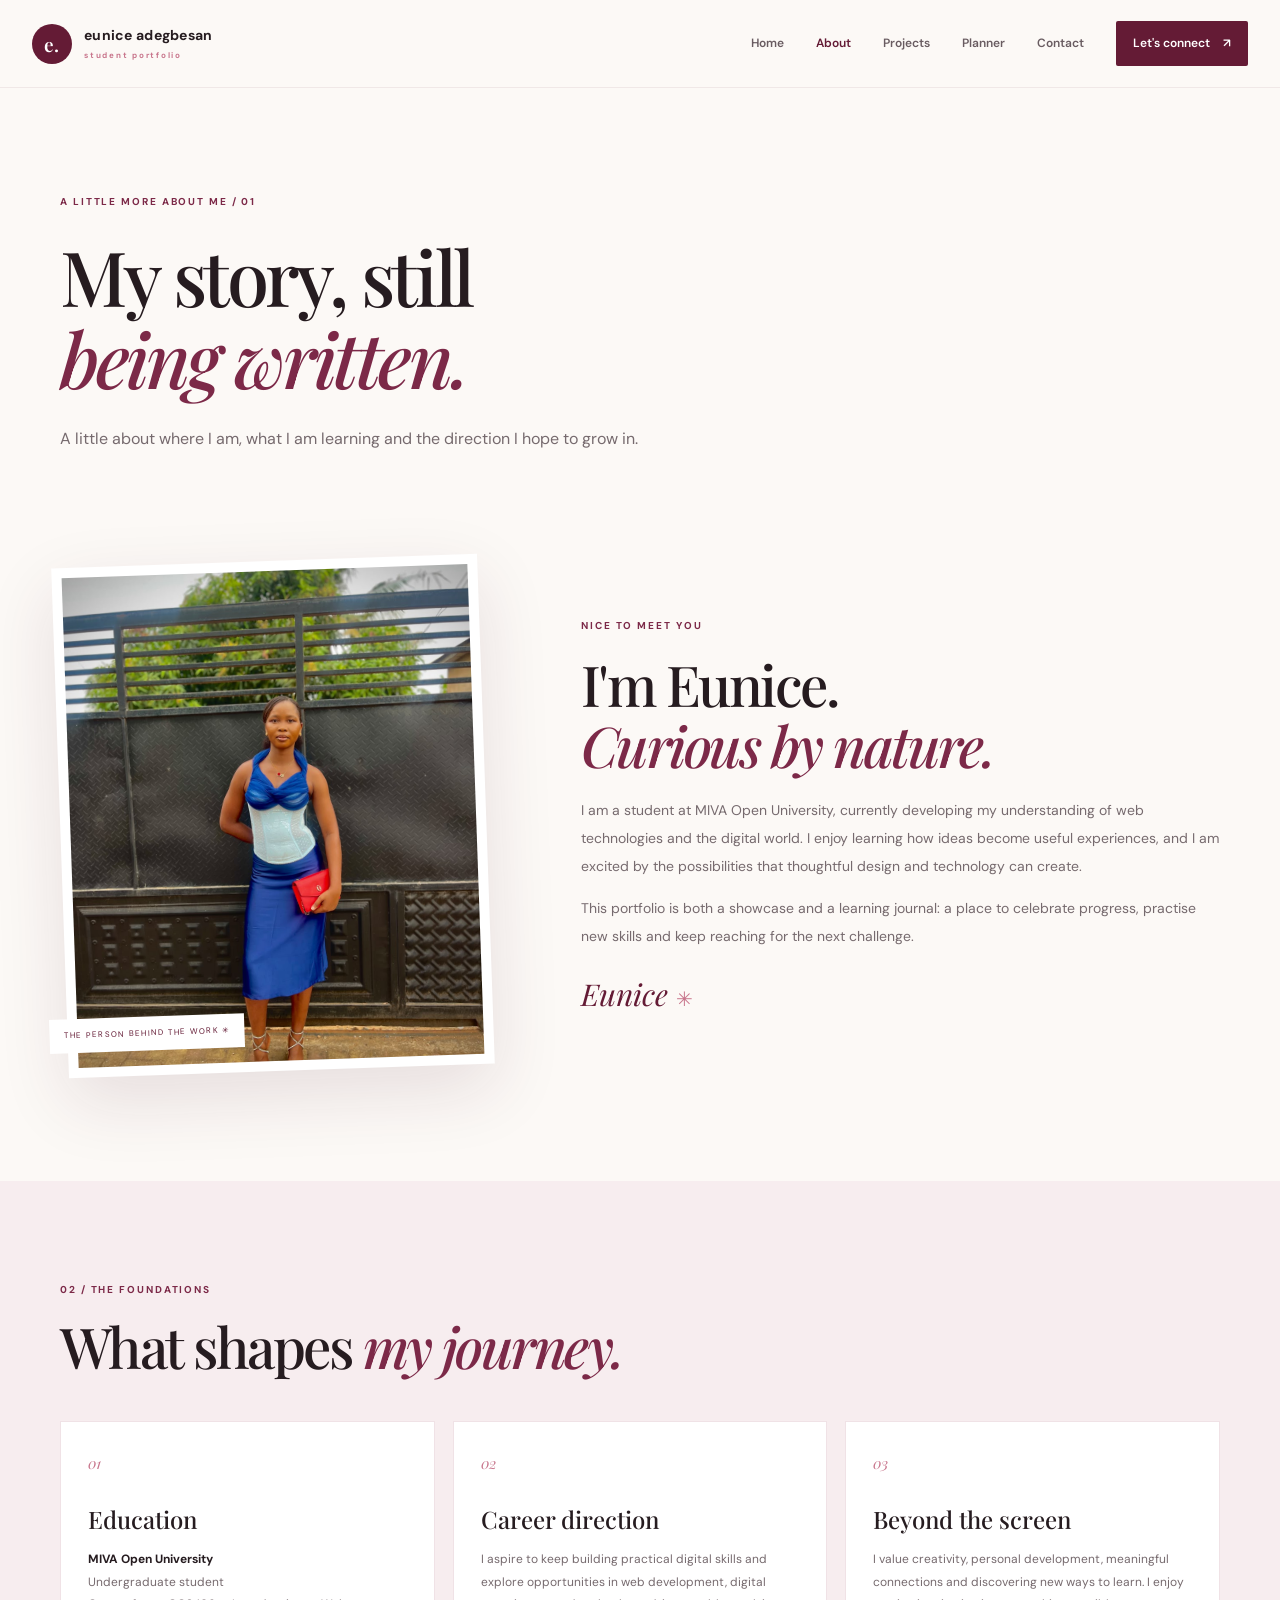
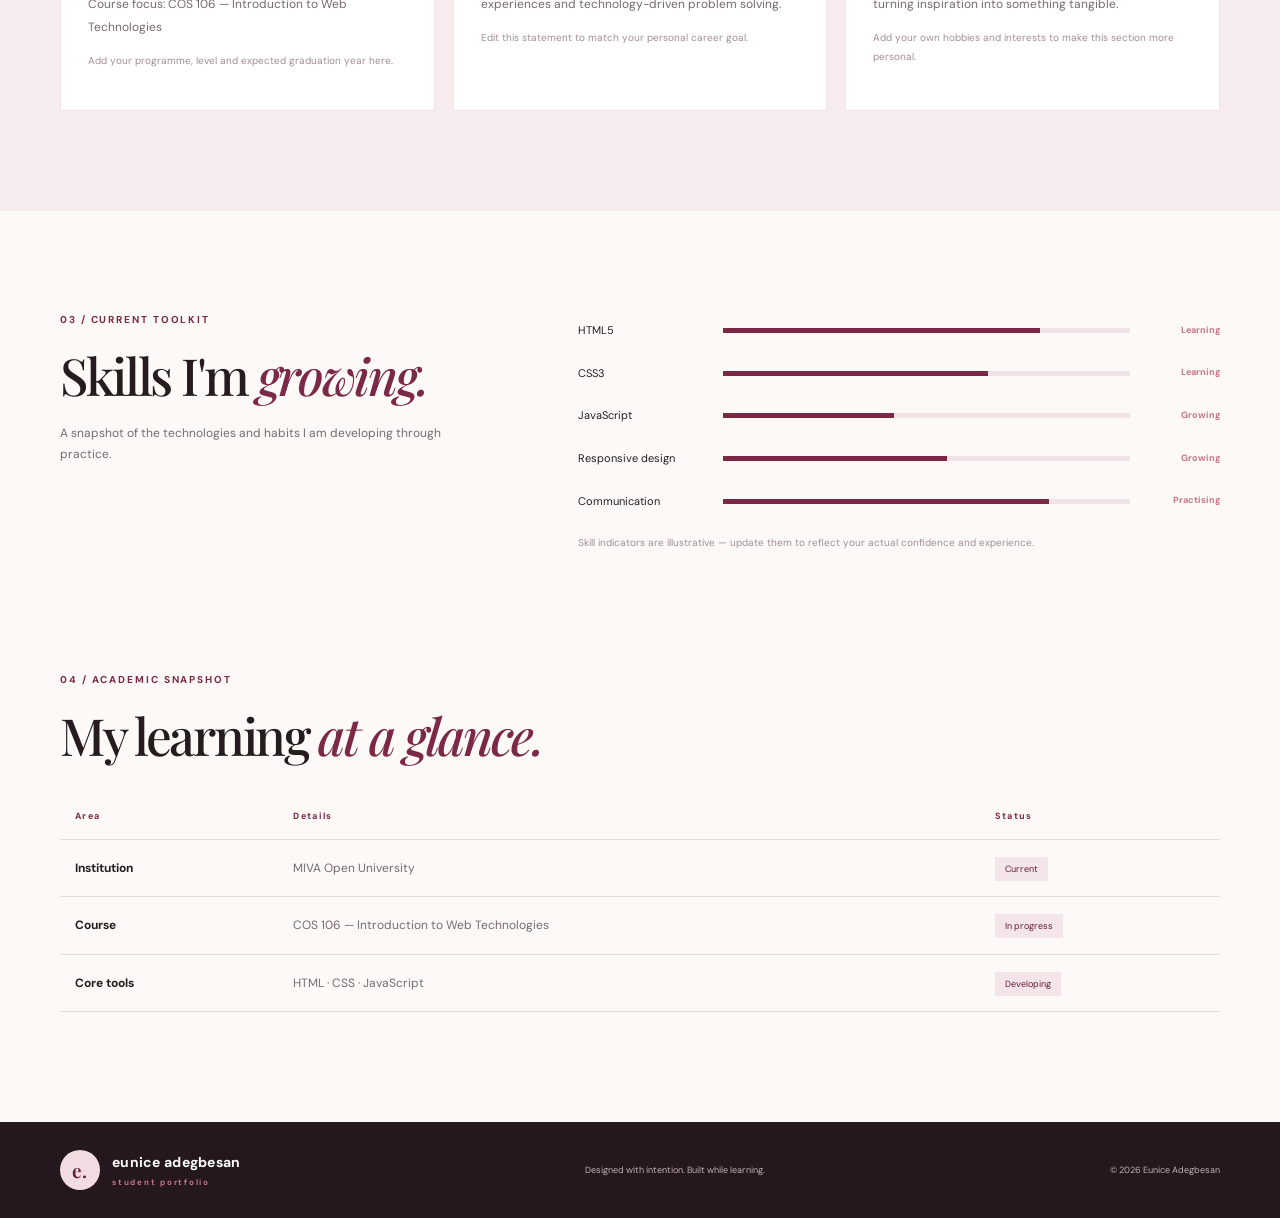
==== about.html @ 9d2797e4 "Add files via upload" ====
<!doctype html>
<html lang="en"><head><meta charset="utf-8"><meta name="viewport" content="width=device-width, initial-scale=1"><title>About — Eunice Adegbesan</title><link rel="preconnect" href="https://fonts.googleapis.com"><link rel="preconnect" href="https://fonts.gstatic.com" crossorigin><link href="https://fonts.googleapis.com/css2?family=DM+Sans:wght@400;500;600;700&family=Playfair+Display:wght@500;600;700&display=swap" rel="stylesheet"><link rel="stylesheet" href="styles.css"><script src="script.js" defer></script></head>
<body><header class="site-header"><a class="brand" href="index.html"><span class="brand-mark">E.</span><span>eunice adegbesan<small>STUDENT PORTFOLIO</small></span></a><button class="menu-toggle" aria-label="Open navigation" aria-expanded="false">☰</button><nav class="main-nav"><a href="index.html">Home</a><a class="active" href="about.html">About</a><a href="projects.html">Projects</a><a href="planner.html">Planner</a><a href="contact.html">Contact</a><a class="nav-cta" href="contact.html">Let's connect <span>↗</span></a></nav></header>
<main><section class="page-hero wrap"><div class="section-kicker">A LITTLE MORE ABOUT ME / 01</div><h1>My story, still<br><em>being written.</em></h1><p class="hero-lede">A little about where I am, what I am learning and the direction I hope to grow in.</p></section>
<section class="about-profile wrap"><div class="about-photo"><img src="assets/profile-photo.jpeg" alt="Eunice Adegbesan standing outdoors"><span class="photo-caption">THE PERSON BEHIND THE WORK ✳</span></div><div class="about-copy"><p class="eyebrow">NICE TO MEET YOU</p><h2>I'm Eunice.<br><em>Curious by nature.</em></h2><p>I am a student at MIVA Open University, currently developing my understanding of web technologies and the digital world. I enjoy learning how ideas become useful experiences, and I am excited by the possibilities that thoughtful design and technology can create.</p><p>This portfolio is both a showcase and a learning journal: a place to celebrate progress, practise new skills and keep reaching for the next challenge.</p><div class="signature">Eunice <span>✳</span></div></div></section>
<section class="about-details"><div class="wrap section-pad"><div class="section-kicker">02 / THE FOUNDATIONS</div><h2>What shapes <em>my journey.</em></h2><div class="details-grid"><article class="detail-card"><span class="detail-number">01</span><h3>Education</h3><p><b>MIVA Open University</b><br>Undergraduate student<br>Course focus: COS 106 — Introduction to Web Technologies</p><p class="small-note">Add your programme, level and expected graduation year here.</p></article><article class="detail-card"><span class="detail-number">02</span><h3>Career direction</h3><p>I aspire to keep building practical digital skills and explore opportunities in web development, digital experiences and technology-driven problem solving.</p><p class="small-note">Edit this statement to match your personal career goal.</p></article><article class="detail-card"><span class="detail-number">03</span><h3>Beyond the screen</h3><p>I value creativity, personal development, meaningful connections and discovering new ways to learn. I enjoy turning inspiration into something tangible.</p><p class="small-note">Add your own hobbies and interests to make this section more personal.</p></article></div></div></section>
<section class="skills-section wrap section-pad"><div><div class="section-kicker">03 / CURRENT TOOLKIT</div><h2>Skills I'm <em>growing.</em></h2><p class="muted">A snapshot of the technologies and habits I am developing through practice.</p></div><div class="skill-list"><div class="skill-row"><span>HTML5</span><div class="skill-track"><i style="width:78%"></i></div><b>Learning</b></div><div class="skill-row"><span>CSS3</span><div class="skill-track"><i style="width:65%"></i></div><b>Learning</b></div><div class="skill-row"><span>JavaScript</span><div class="skill-track"><i style="width:42%"></i></div><b>Growing</b></div><div class="skill-row"><span>Responsive design</span><div class="skill-track"><i style="width:55%"></i></div><b>Growing</b></div><div class="skill-row"><span>Communication</span><div class="skill-track"><i style="width:80%"></i></div><b>Practising</b></div><p class="small-note">Skill indicators are illustrative — update them to reflect your actual confidence and experience.</p></div></section>
<section class="education-table wrap section-pad"><div class="section-kicker">04 / ACADEMIC SNAPSHOT</div><h2>My learning <em>at a glance.</em></h2><div class="table-scroll"><table><thead><tr><th>Area</th><th>Details</th><th>Status</th></tr></thead><tbody><tr><td>Institution</td><td>MIVA Open University</td><td><span class="status">Current</span></td></tr><tr><td>Course</td><td>COS 106 — Introduction to Web Technologies</td><td><span class="status">In progress</span></td></tr><tr><td>Core tools</td><td>HTML · CSS · JavaScript</td><td><span class="status">Developing</span></td></tr></tbody></table></div></section></main>
<footer class="site-footer"><div class="wrap footer-inner"><a class="brand footer-brand" href="index.html"><span class="brand-mark">E.</span><span>eunice adegbesan<small>STUDENT PORTFOLIO</small></span></a><p>Designed with intention. Built while learning.</p><span>© <span data-year></span> Eunice Adegbesan</span></div></footer></body></html>
---- styles.css ----
:root{--burgundy:#641b35;--wine:#7c2948;--rose:#c8758c;--pink:#f2dce2;--blush:#fbf3f3;--cream:#fcf9f6;--ink:#261c20;--muted:#766a6e;--line:#e8dadd;--white:#fff;--serif:"Playfair Display",Georgia,serif;--sans:"DM Sans",Arial,sans-serif;--shadow:0 24px 70px rgba(77,28,47,.12)}
*{box-sizing:border-box}html{scroll-behavior:smooth}body{margin:0;background:var(--cream);color:var(--ink);font-family:var(--sans);font-size:15px;line-height:1.7}a{color:inherit;text-decoration:none}button,input,textarea,select{font:inherit}img{max-width:100%;display:block}.wrap{width:min(1160px,calc(100% - 64px));margin-inline:auto}.site-header{height:88px;padding:0 max(32px,calc((100vw - 1260px)/2));display:flex;align-items:center;justify-content:space-between;background:rgba(252,249,246,.94);border-bottom:1px solid rgba(100,27,53,.08);position:sticky;top:0;z-index:20;backdrop-filter:blur(16px)}.brand{display:flex;align-items:center;gap:12px;font-size:14px;font-weight:700;letter-spacing:.02em;text-transform:lowercase;line-height:1.25}.brand small{display:block;color:var(--rose);font-size:8px;letter-spacing:.22em;margin-top:5px}.brand-mark{width:40px;height:40px;display:grid;place-items:center;border-radius:50%;background:var(--burgundy);color:#fff;font:600 19px var(--serif)}.main-nav{display:flex;align-items:center;gap:32px;font-size:12px;font-weight:600}.main-nav>a{color:#695c61;transition:color .2s}.main-nav>a:hover,.main-nav>a.active{color:var(--burgundy)}.main-nav .nav-cta{color:#fff;background:var(--burgundy);padding:12px 17px;border-radius:2px}.nav-cta span{margin-left:10px}.menu-toggle{display:none;border:0;background:none;font-size:25px;color:var(--burgundy)}.hero{min-height:650px;display:grid;grid-template-columns:1.03fr .97fr;align-items:center;gap:40px;padding-top:55px;padding-bottom:65px}.eyebrow,.section-kicker{font-size:10px;letter-spacing:.19em;font-weight:700;color:var(--wine)}.eyebrow{display:flex;align-items:center;gap:12px}.eyebrow-line{width:30px;height:1px;background:var(--rose)}.eyebrow-dot{font-size:16px;color:var(--rose)}h1,h2,h3,p{margin-top:0}h1,h2{font-family:var(--serif);font-weight:500;letter-spacing:-.045em;line-height:1.08}h1{font-size:clamp(52px,6.3vw,82px);margin:28px 0 23px}h1 em,h2 em,h3 em,blockquote em{color:var(--wine);font-weight:500}.hero-lede{font-size:16px;color:var(--muted);max-width:440px;line-height:1.9}.hero-actions{display:flex;align-items:center;gap:27px;margin-top:34px}.button{display:inline-flex;align-items:center;justify-content:center;gap:22px;padding:15px 21px;border:0;border-radius:2px;font-size:11px;font-weight:700;letter-spacing:.04em;transition:transform .2s,background .2s;cursor:pointer}.button:hover{transform:translateY(-3px)}.button-dark{background:var(--ink);color:#fff}.button-burgundy{background:var(--burgundy);color:#fff}.button span{font-size:16px}.text-link,.arrow-link{font-size:11px;font-weight:700;color:var(--burgundy)}.text-link span,.arrow-link span{margin-left:7px}.hero-note{display:flex;align-items:center;gap:13px;margin-top:54px;color:var(--muted);font-size:10px;line-height:1.7}.note-star{font-size:26px;color:var(--rose)}.hero-visual{height:535px;position:relative;display:flex;align-items:center;justify-content:center}.photo-frame{width:min(390px,80%);height:490px;position:relative;z-index:2;padding:11px;background:#fff;box-shadow:var(--shadow);transform:rotate(2deg)}.photo-frame img{width:100%;height:100%;object-fit:cover;object-position:center 25%}.photo-stamp{position:absolute;bottom:28px;left:-24px;background:var(--burgundy);color:#fff;padding:13px 17px;font:11px/1.5 var(--serif);letter-spacing:.1em;transform:rotate(-7deg)}.vertical-caption{position:absolute;right:0;top:50%;writing-mode:vertical-rl;font-size:8px;letter-spacing:.2em;color:var(--muted)}.orbit{position:absolute;border:1px solid #e8cbd4;border-radius:50%;z-index:1}.orbit-one{width:470px;height:470px;right:0;top:28px}.orbit-two{width:510px;height:510px;right:-20px;top:8px;border-style:dashed;opacity:.6}.ticker{overflow:hidden;background:var(--burgundy);color:#fff;padding:13px 0;font-size:10px;letter-spacing:.25em;font-weight:700;white-space:nowrap}.ticker div{word-spacing:12px;text-align:center}.ticker span{color:#e5a6b8;margin:0 14px}.section-pad{padding-top:100px;padding-bottom:100px}.intro-grid{display:grid;grid-template-columns:1fr 1fr;gap:100px;margin-top:32px}.intro-grid h2,.section-heading h2,.skills-section h2,.education-table h2{font-size:clamp(38px,4vw,55px);margin:0}.body-large{font-size:17px;line-height:1.85;color:#65585d}.arrow-link{display:inline-block;margin-top:17px;border-bottom:1px solid #cfaab6;padding-bottom:7px}.featured-section{background:#f7edef}.section-heading{display:flex;justify-content:space-between;align-items:end;margin-bottom:42px}.section-heading h2{margin-top:18px}.project-grid{display:grid;grid-template-columns:repeat(3,1fr);gap:22px}.project-card{display:block;min-width:0}.project-art{height:310px;position:relative;overflow:hidden;display:grid;place-items:center}.art-bloom{background:#ead4da}.art-window{width:70%;height:72%;background:#fff9f6;box-shadow:0 16px 40px #763a4a20;padding:23px;display:flex;flex-direction:column;justify-content:center;transform:rotate(-3deg);color:var(--burgundy)}.art-window span{font:italic 12px var(--serif);color:#a66a7d}.art-window b{font:500 clamp(22px,2.5vw,34px)/1.15 var(--serif);margin-top:12px}.art-dots{display:flex;gap:8px;margin-top:23px}.art-dots i{height:7px;width:7px;border-radius:50%;background:#d8a4b3}.art-dots i:nth-child(2){background:#8d4a62}.art-dots i:nth-child(3){background:#e6c7cf}.art-window small{font-size:8px;letter-spacing:.15em;margin-top:14px}.art-label{position:absolute;bottom:15px;left:17px;font-size:8px;letter-spacing:.17em;color:#714457}.art-aster{background:#72213f;color:#f9e7eb}.aster-circle{width:140px;height:140px;border:1px solid #d9a9b9;border-radius:50%;display:grid;place-items:center;font:italic 100px var(--serif);position:relative}.aster-circle span{position:absolute;right:-9px;top:4px;font-size:30px;color:#e7b7c5}.aster-word{position:absolute;bottom:62px;right:22px;font:600 18px/1.1 var(--sans);letter-spacing:.18em;text-align:right}.aster-word small{font-size:7px;letter-spacing:.22em}.aster-sub{position:absolute;left:18px;top:22px;font:italic 13px var(--serif);color:#e9c4cf}.art-campus{background:#e6d8ce}.campus-ui{width:75%;height:75%;background:#f9f4ec;padding:25px;color:#4a2734;display:flex;flex-direction:column;justify-content:center;box-shadow:0 18px 35px #4b24321c}.campus-ui>span{font-size:9px;letter-spacing:.12em}.campus-ui b{font:500 34px/1.1 var(--serif);margin:20px 0 10px}.campus-ui p{font-size:9px;color:#806d70}.campus-pill{align-self:flex-start;background:#702743;color:#fff;padding:8px 12px;font-size:8px;letter-spacing:.1em;margin-top:10px}.project-meta{display:flex;justify-content:space-between;align-items:center;padding:20px 0}.project-meta h3{font:500 22px var(--serif);margin:0 0 5px}.project-meta p{font-size:11px;color:var(--muted);margin:0}.round-arrow{width:36px;height:36px;border:1px solid #d9bdc6;border-radius:50%;display:grid;place-items:center;color:var(--burgundy);transition:.2s}.project-card:hover .round-arrow{background:var(--burgundy);color:white}.quote-section{text-align:center;padding-top:110px;padding-bottom:110px}.quote-mark{font:90px/.6 var(--serif);color:#d8a2b2}.quote-section blockquote{font:500 clamp(30px,4vw,48px)/1.3 var(--serif);margin:20px 0}.quote-section p{font-size:8px;letter-spacing:.22em;color:var(--muted)}.audio-band{background:var(--burgundy);color:#fff;padding:78px 0}.audio-inner{display:flex;align-items:center;justify-content:space-between;gap:40px}.light-kicker{color:#e6b9c6}.audio-inner h2{font-size:48px;margin:17px 0}.audio-inner h2 em{color:#eabac8}.audio-inner p{color:#e2cbd2;font-size:12px}.audio-player{display:flex;align-items:center;gap:17px;background:#ffffff12;border:1px solid #ffffff35;padding:20px;width:min(430px,100%)}.audio-icon{width:45px;height:45px;border-radius:50%;background:#f2dce2;color:var(--burgundy);display:grid;place-items:center;font-size:22px}.audio-info{flex:1;min-width:0}.audio-info b,.audio-info span{display:block}.audio-info b{font-size:12px}.audio-info span{font-size:9px;color:#e5cdd5;margin-bottom:9px}.audio-info audio{width:100%;height:30px}.closing-cta{padding-top:95px;padding-bottom:95px;display:flex;justify-content:space-between;align-items:center}.closing-cta h2{font-size:clamp(38px,4vw,54px);margin:18px 0 0}.site-footer{background:#24171d;color:#fff;padding:28px 0}.footer-inner{display:flex;justify-content:space-between;align-items:center;gap:20px}.footer-brand{color:white}.footer-brand .brand-mark{background:#f1dce2;color:var(--burgundy)}.footer-inner p,.footer-inner>span{font-size:9px;color:#c5b2b8;margin:0}
.page-hero{padding-top:105px;padding-bottom:65px}.page-hero h1{font-size:clamp(50px,6vw,76px);margin:25px 0}.page-hero .hero-lede{max-width:600px}.about-profile{display:grid;grid-template-columns:.8fr 1.2fr;gap:95px;align-items:center;padding:25px 0 110px}.about-photo{position:relative;height:510px;padding:10px;background:white;box-shadow:var(--shadow);transform:rotate(-2deg)}.about-photo img{width:100%;height:100%;object-fit:cover;object-position:center 25%}.photo-caption{position:absolute;bottom:25px;left:-18px;background:#fff;color:var(--burgundy);padding:10px 14px;font-size:8px;letter-spacing:.16em}.about-copy h2,.about-details h2,.project-foot h2{font-size:clamp(40px,4.4vw,58px);margin:20px 0}.about-copy>p:not(.eyebrow){color:var(--muted);font-size:14px;line-height:2}.signature{font:italic 30px var(--serif);color:var(--burgundy);margin-top:24px}.signature span{font:20px var(--sans);color:var(--rose)}.about-details{background:#f7edef}.about-details h2{margin-top:18px}.details-grid{display:grid;grid-template-columns:repeat(3,1fr);gap:18px;margin-top:45px}.detail-card{background:#fff;padding:30px 27px;min-height:280px;border:1px solid #f0e2e6}.detail-number{font:italic 15px var(--serif);color:var(--rose)}.detail-card h3{font:500 24px var(--serif);margin:25px 0 13px}.detail-card p{font-size:12px;color:var(--muted);line-height:1.9}.detail-card p b{color:var(--ink)}.small-note{font-size:10px!important;color:#a18d94!important}.skills-section{display:grid;grid-template-columns:.8fr 1.2fr;gap:90px}.skills-section h2{margin:20px 0}.muted{color:var(--muted);font-size:12px}.skill-list{padding-top:10px}.skill-row{display:grid;grid-template-columns:130px 1fr 75px;gap:15px;align-items:center;margin-bottom:24px;font-size:11px}.skill-row b{font-size:9px;color:var(--rose);text-align:right}.skill-track,.progress-track{height:5px;background:#f0e3e7;overflow:hidden}.skill-track i,.progress-track i{display:block;height:100%;background:var(--wine)}.education-table{padding-top:10px;padding-bottom:110px}.education-table h2{margin:20px 0 30px}.table-scroll{overflow-x:auto}table{width:100%;border-collapse:collapse;text-align:left;font-size:12px}th{font-size:9px;letter-spacing:.15em;color:var(--wine);padding:15px;border-bottom:1px solid var(--line)}td{padding:18px 15px;border-bottom:1px solid var(--line);color:var(--muted)}td:first-child{font-weight:700;color:var(--ink)}.status{background:#f4e5e9;color:var(--burgundy);padding:6px 10px;font-size:9px}
.sample-disclaimer{display:inline-block;margin-top:22px;padding:11px 15px;background:#f4e8eb;color:#784357;font-size:10px;max-width:680px}.case-list{padding-bottom:65px}.case-study{display:grid;grid-template-columns:1fr 1fr;gap:75px;align-items:center;padding:60px 0;border-top:1px solid var(--line);scroll-margin-top:110px}.case-study.reverse .case-art{order:2}.case-study.reverse .case-copy{order:1}.large-art{height:470px}.large-art .art-window{width:65%;height:65%;padding:35px}.large-art .art-window b{font-size:43px}.large-art .aster-circle{width:200px;height:200px;font-size:140px}.large-art .aster-word{font-size:28px;bottom:85px;right:35px}.large-art .aster-word small{font-size:9px}.large-art .aster-sub{left:35px;top:40px;font-size:18px}.large-art .campus-ui{width:72%;height:70%;padding:35px}.large-art .campus-ui b{font-size:50px}.large-art .campus-ui p{font-size:12px}.case-topline{display:flex;justify-content:space-between;font-size:8px;letter-spacing:.16em;color:var(--rose);font-weight:700}.case-copy h2{font-size:48px;margin:20px 0}.case-copy h4{font:700 10px var(--sans);letter-spacing:.12em;text-transform:uppercase;margin:25px 0 7px;color:var(--burgundy)}.case-copy p:not(.body-large),.case-copy li{font-size:12px;color:var(--muted);line-height:1.9}.case-copy ul{padding-left:18px}.tag-row{display:flex;flex-wrap:wrap;gap:7px;margin-top:22px}.tag-row span{font-size:8px;letter-spacing:.1em;border:1px solid #e4cdd5;padding:6px 9px;color:var(--wine)}.project-foot{padding-top:40px;padding-bottom:110px;border-top:1px solid var(--line)}.project-foot h2{margin-top:0}.project-foot p{max-width:450px;color:var(--muted);font-size:13px}
.planner-hero{padding-bottom:45px}.planner-wrap{padding-bottom:110px}.planner-top{display:flex;align-items:center;justify-content:space-between;background:#f7edef;padding:28px 35px;margin-bottom:24px}.planner-top h2{font-size:32px;margin:8px 0}.progress-card{width:220px;background:#fff;padding:17px 20px}.progress-card>span,.progress-card small{display:block;font-size:8px;letter-spacing:.12em;color:var(--muted)}.progress-card strong{font:500 29px var(--serif);color:var(--burgundy)}.progress-track{margin:8px 0}.progress-card small{letter-spacing:0}.planner-layout{display:grid;grid-template-columns:1.55fr .75fr;gap:24px}.task-panel{background:#fff;border:1px solid var(--line);padding:30px}.panel-heading{display:flex;justify-content:space-between;align-items:center}.panel-heading h3{font:500 28px var(--serif);margin:7px 0 20px}.task-count{font-size:8px;letter-spacing:.12em;color:var(--rose)}.task-form{display:grid;grid-template-columns:1.5fr .9fr .75fr auto;gap:8px}.task-form input,.task-form select,.field input,.field textarea{border:1px solid #e8dadd;background:#fff;padding:13px 12px;min-width:0;font-size:11px;color:var(--ink);outline:none}.task-form input:focus,.task-form select:focus,.field input:focus,.field textarea:focus{border-color:var(--rose);box-shadow:0 0 0 3px #c8758c18}.add-task{padding:11px 13px;gap:8px;font-size:10px}.task-filters{display:flex;gap:8px;border-bottom:1px solid var(--line);margin-top:27px}.filter-btn{background:none;border:0;padding:10px 13px;font-size:10px;color:var(--muted);cursor:pointer;border-bottom:2px solid transparent}.filter-btn.selected{color:var(--burgundy);border-color:var(--burgundy);font-weight:700}.task-list{list-style:none;padding:0;margin:0}.task-item{display:flex;align-items:center;gap:13px;padding:17px 5px;border-bottom:1px solid #f0e8eb}.task-item input{accent-color:var(--burgundy);width:16px;height:16px}.task-content{flex:1;min-width:0}.task-content b,.task-content span{display:block}.task-content b{font-size:12px;overflow-wrap:anywhere}.task-content span{font-size:9px;color:var(--muted)}.is-complete .task-content b{text-decoration:line-through;color:#a99ca1}.priority{font-size:8px;padding:4px 7px;background:#f4e8eb;color:#8b4a62}.priority-urgent{background:#f8e2e2;color:#a02f42}.priority-important{background:#f8efdc;color:#946c2e}.delete-task{border:0;background:none;color:#ad8d99;font-size:20px;cursor:pointer}.delete-task:hover{color:#a02f42}.empty-state{text-align:center;padding:35px 10px;color:#a18d94;font:italic 15px var(--serif)}.planner-aside{background:var(--burgundy);color:#fff;padding:32px;position:relative;overflow:hidden}.aside-flower{font-size:48px;color:#e8b8c7;margin-bottom:20px}.planner-aside .eyebrow{color:#e8b8c7}.planner-aside h3{font:500 30px/1.3 var(--serif);margin:17px 0}.planner-aside h3 em{color:#e8b8c7}.planner-aside p:not(.eyebrow){font-size:11px;color:#e2cbd2;line-height:2}.aside-line{height:1px;background:#ffffff40;margin:28px 0 15px}.planner-aside>b,.planner-aside>span{display:block;font-size:10px}.planner-aside>span{color:#e2cbd2;font-style:italic}.planner-note{font-size:9px;color:#9a8b90;margin-top:17px}.sr-only{position:absolute;width:1px;height:1px;padding:0;margin:-1px;overflow:hidden;clip:rect(0,0,0,0);white-space:nowrap;border:0}
.contact-hero{padding-bottom:45px}.contact-layout{display:grid;grid-template-columns:.8fr 1.2fr;gap:90px;padding-bottom:115px}.contact-aside{background:#f6e9ed;padding:40px;position:relative;overflow:hidden}.contact-orb{width:85px;height:85px;border-radius:50%;background:var(--burgundy);color:#f2dce2;display:grid;place-items:center;font-size:35px;margin-bottom:40px}.contact-aside h2{font:500 36px/1.2 var(--serif);margin:18px 0}.contact-aside>p:not(.eyebrow){font-size:12px;color:var(--muted);line-height:2}.contact-detail{border-top:1px solid #e2cbd2;padding:15px 0;margin-top:15px}.contact-detail span,.contact-detail b{display:block}.contact-detail span{font-size:8px;letter-spacing:.16em;color:var(--rose)}.contact-detail b{font-size:11px;font-weight:600;margin-top:4px}.contact-form{padding:12px 0}.form-heading{display:flex;justify-content:space-between;font-size:9px;letter-spacing:.15em;font-weight:700;color:var(--burgundy);padding-bottom:20px;border-bottom:1px solid var(--line)}.required-note{font-size:8px;color:#a18d94;letter-spacing:0}.form-row{display:grid;grid-template-columns:1fr 1fr;gap:18px}.field{display:flex;flex-direction:column;margin-top:22px;gap:8px}.field label{font-size:10px;font-weight:700}.field input,.field textarea{font-size:12px;padding:14px}.field textarea{resize:vertical}.field-error{font-size:9px;color:#b02e48;min-height:13px}.field input.invalid,.field textarea.invalid{border-color:#b02e48;background:#fff9fa}.submit-button{margin-top:24px}.form-feedback{font-size:10px;margin:12px 0 0}.form-feedback.error{color:#b02e48}.form-feedback.success{color:#39744b}.form-footnote{font-size:9px;color:#9a8b90;line-height:1.8;margin-top:20px}
@media(max-width:900px){.main-nav{gap:17px}.hero{gap:15px}.hero-visual{height:480px}.photo-frame{height:430px}.orbit-one{width:390px;height:390px}.orbit-two{width:420px;height:420px}.intro-grid{gap:45px}.project-art{height:260px}.case-study{gap:35px}.large-art{height:400px}.task-form{grid-template-columns:1fr 1fr}.contact-layout{gap:40px}}
@media(max-width:700px){.wrap{width:min(100% - 38px,560px)}.site-header{height:72px;padding:0 20px}.menu-toggle{display:block}.main-nav{display:none;position:absolute;top:71px;left:0;right:0;background:var(--cream);padding:20px;box-shadow:0 20px 30px #32172414;flex-direction:column;align-items:stretch;gap:0}.main-nav.open{display:flex}.main-nav>a{padding:12px 7px}.main-nav .nav-cta{margin-top:8px;text-align:center}.hero{grid-template-columns:1fr;padding-top:55px;padding-bottom:45px;gap:20px}.hero h1{font-size:clamp(52px,13vw,72px)}.hero-visual{height:440px;margin-top:10px}.photo-frame{height:410px;width:75%}.orbit-one{width:360px;height:360px;right:2%}.orbit-two{width:390px;height:390px;right:-1%}.vertical-caption{right:2%}.hero-note{margin-top:35px}.section-pad{padding-top:70px;padding-bottom:70px}.intro-grid{grid-template-columns:1fr;gap:18px;margin-top:25px}.section-heading{align-items:start;gap:20px;flex-direction:column}.project-grid{grid-template-columns:1fr;gap:10px}.project-art{height:330px}.project-meta{padding:15px 0 25px}.quote-section{padding-top:75px;padding-bottom:75px}.audio-inner{align-items:flex-start;flex-direction:column}.audio-inner h2{font-size:42px}.audio-player{width:100%}.closing-cta{padding-top:70px;padding-bottom:70px;align-items:flex-start;flex-direction:column;gap:25px}.footer-inner{flex-wrap:wrap}.footer-inner p{order:3;width:100%}.page-hero{padding-top:75px;padding-bottom:45px}.page-hero h1{font-size:clamp(48px,12vw,68px)}.about-profile{grid-template-columns:1fr;gap:50px;padding-bottom:75px}.about-photo{height:460px;width:85%;margin:auto}.details-grid{grid-template-columns:1fr}.detail-card{min-height:auto}.skills-section{grid-template-columns:1fr;gap:25px}.skill-row{grid-template-columns:105px 1fr 65px;gap:10px}.education-table{padding-bottom:75px}.case-study{grid-template-columns:1fr;gap:28px;padding:40px 0}.case-study.reverse .case-art,.case-study.reverse .case-copy{order:initial}.large-art{height:360px}.large-art .art-window b{font-size:34px}.large-art .campus-ui b{font-size:42px}.case-copy h2{font-size:42px}.project-foot{padding-bottom:75px}.planner-top{align-items:flex-start;flex-direction:column;gap:20px;padding:24px}.progress-card{width:100%}.planner-layout{grid-template-columns:1fr}.task-panel{padding:20px}.task-form{grid-template-columns:1fr 1fr}.task-form input:first-of-type{grid-column:1/-1}.add-task{grid-column:1/-1}.planner-aside{padding:27px}.contact-layout{grid-template-columns:1fr;gap:35px;padding-bottom:75px}.contact-aside{padding:28px}.form-row{grid-template-columns:1fr;gap:0}.form-heading{font-size:8px}.sample-disclaimer{line-height:1.7}}
@media(prefers-reduced-motion:reduce){html{scroll-behavior:auto}*,*::before,*::after{animation-duration:.01ms!important;animation-iteration-count:1!important;transition-duration:.01ms!important}}
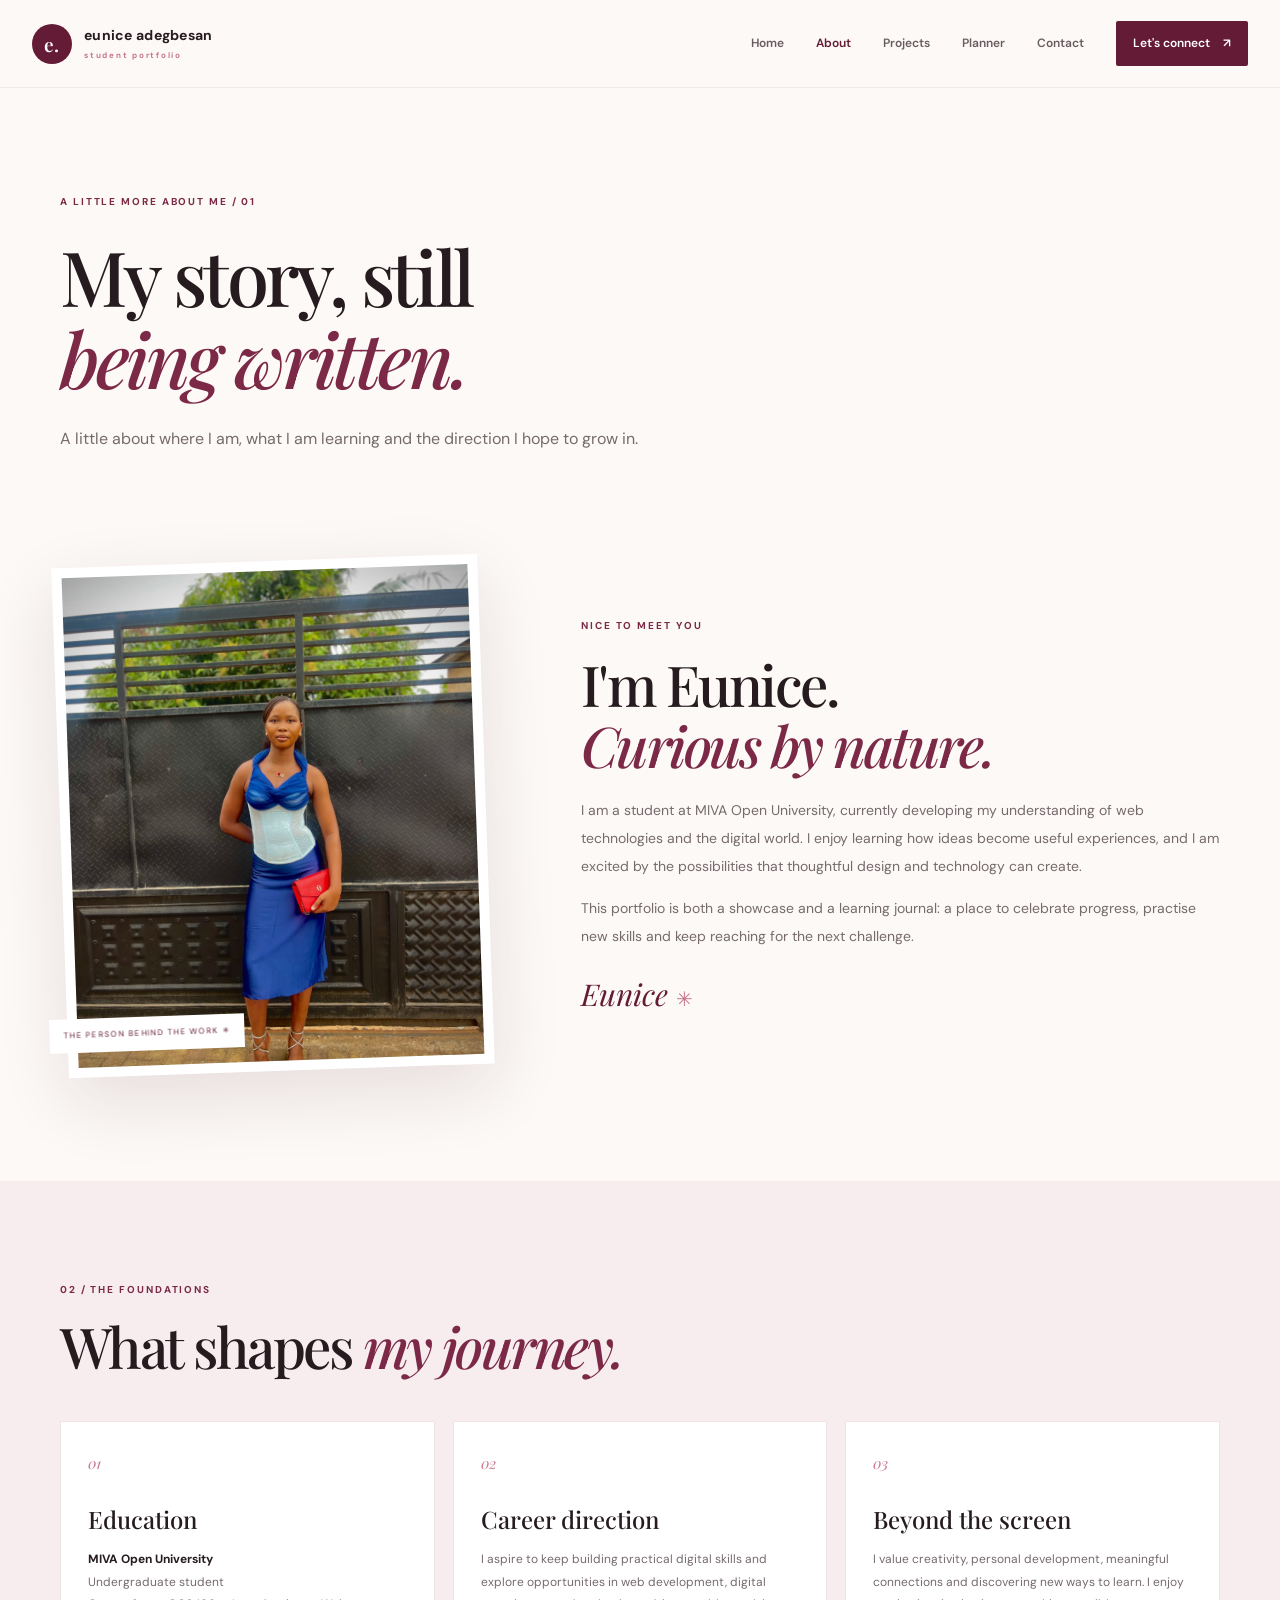
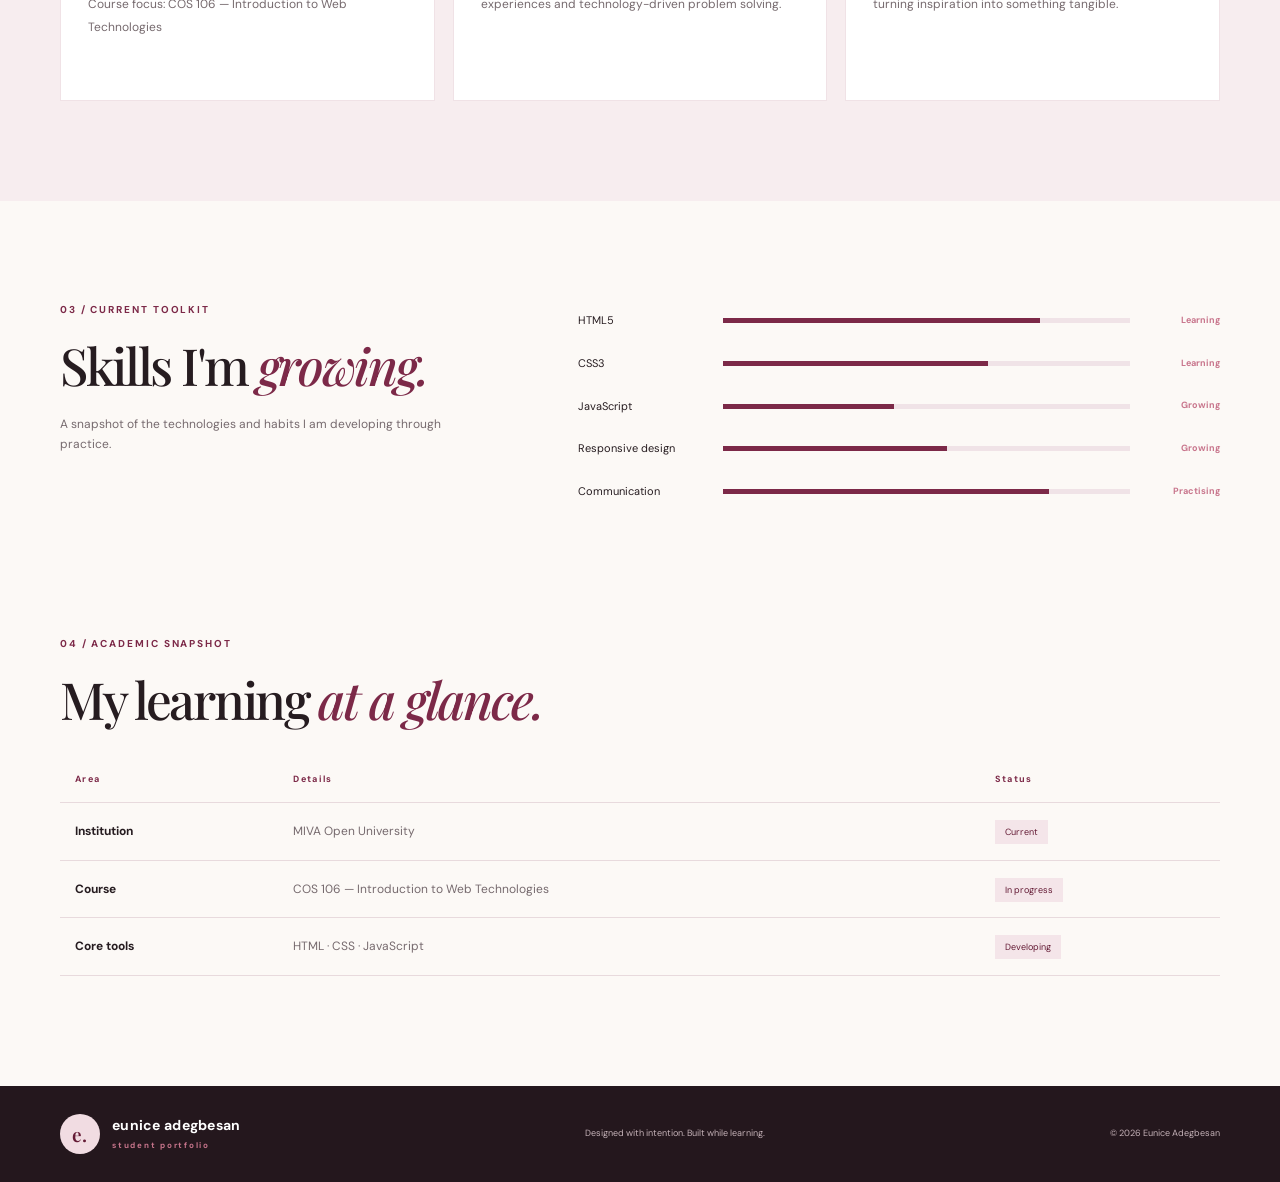
==== commit bb64ccf9: "Update about.html" ====
--- a/about.html
+++ b/about.html
@@ -1,9 +1,288 @@
+
 <!doctype html>
-<html lang="en"><head><meta charset="utf-8"><meta name="viewport" content="width=device-width, initial-scale=1"><title>About — Eunice Adegbesan</title><link rel="preconnect" href="https://fonts.googleapis.com"><link rel="preconnect" href="https://fonts.gstatic.com" crossorigin><link href="https://fonts.googleapis.com/css2?family=DM+Sans:wght@400;500;600;700&family=Playfair+Display:wght@500;600;700&display=swap" rel="stylesheet"><link rel="stylesheet" href="styles.css"><script src="script.js" defer></script></head>
-<body><header class="site-header"><a class="brand" href="index.html"><span class="brand-mark">E.</span><span>eunice adegbesan<small>STUDENT PORTFOLIO</small></span></a><button class="menu-toggle" aria-label="Open navigation" aria-expanded="false">☰</button><nav class="main-nav"><a href="index.html">Home</a><a class="active" href="about.html">About</a><a href="projects.html">Projects</a><a href="planner.html">Planner</a><a href="contact.html">Contact</a><a class="nav-cta" href="contact.html">Let's connect <span>↗</span></a></nav></header>
-<main><section class="page-hero wrap"><div class="section-kicker">A LITTLE MORE ABOUT ME / 01</div><h1>My story, still<br><em>being written.</em></h1><p class="hero-lede">A little about where I am, what I am learning and the direction I hope to grow in.</p></section>
-<section class="about-profile wrap"><div class="about-photo"><img src="assets/profile-photo.jpeg" alt="Eunice Adegbesan standing outdoors"><span class="photo-caption">THE PERSON BEHIND THE WORK ✳</span></div><div class="about-copy"><p class="eyebrow">NICE TO MEET YOU</p><h2>I'm Eunice.<br><em>Curious by nature.</em></h2><p>I am a student at MIVA Open University, currently developing my understanding of web technologies and the digital world. I enjoy learning how ideas become useful experiences, and I am excited by the possibilities that thoughtful design and technology can create.</p><p>This portfolio is both a showcase and a learning journal: a place to celebrate progress, practise new skills and keep reaching for the next challenge.</p><div class="signature">Eunice <span>✳</span></div></div></section>
-<section class="about-details"><div class="wrap section-pad"><div class="section-kicker">02 / THE FOUNDATIONS</div><h2>What shapes <em>my journey.</em></h2><div class="details-grid"><article class="detail-card"><span class="detail-number">01</span><h3>Education</h3><p><b>MIVA Open University</b><br>Undergraduate student<br>Course focus: COS 106 — Introduction to Web Technologies</p><p class="small-note">Add your programme, level and expected graduation year here.</p></article><article class="detail-card"><span class="detail-number">02</span><h3>Career direction</h3><p>I aspire to keep building practical digital skills and explore opportunities in web development, digital experiences and technology-driven problem solving.</p><p class="small-note">Edit this statement to match your personal career goal.</p></article><article class="detail-card"><span class="detail-number">03</span><h3>Beyond the screen</h3><p>I value creativity, personal development, meaningful connections and discovering new ways to learn. I enjoy turning inspiration into something tangible.</p><p class="small-note">Add your own hobbies and interests to make this section more personal.</p></article></div></div></section>
-<section class="skills-section wrap section-pad"><div><div class="section-kicker">03 / CURRENT TOOLKIT</div><h2>Skills I'm <em>growing.</em></h2><p class="muted">A snapshot of the technologies and habits I am developing through practice.</p></div><div class="skill-list"><div class="skill-row"><span>HTML5</span><div class="skill-track"><i style="width:78%"></i></div><b>Learning</b></div><div class="skill-row"><span>CSS3</span><div class="skill-track"><i style="width:65%"></i></div><b>Learning</b></div><div class="skill-row"><span>JavaScript</span><div class="skill-track"><i style="width:42%"></i></div><b>Growing</b></div><div class="skill-row"><span>Responsive design</span><div class="skill-track"><i style="width:55%"></i></div><b>Growing</b></div><div class="skill-row"><span>Communication</span><div class="skill-track"><i style="width:80%"></i></div><b>Practising</b></div><p class="small-note">Skill indicators are illustrative — update them to reflect your actual confidence and experience.</p></div></section>
-<section class="education-table wrap section-pad"><div class="section-kicker">04 / ACADEMIC SNAPSHOT</div><h2>My learning <em>at a glance.</em></h2><div class="table-scroll"><table><thead><tr><th>Area</th><th>Details</th><th>Status</th></tr></thead><tbody><tr><td>Institution</td><td>MIVA Open University</td><td><span class="status">Current</span></td></tr><tr><td>Course</td><td>COS 106 — Introduction to Web Technologies</td><td><span class="status">In progress</span></td></tr><tr><td>Core tools</td><td>HTML · CSS · JavaScript</td><td><span class="status">Developing</span></td></tr></tbody></table></div></section></main>
-<footer class="site-footer"><div class="wrap footer-inner"><a class="brand footer-brand" href="index.html"><span class="brand-mark">E.</span><span>eunice adegbesan<small>STUDENT PORTFOLIO</small></span></a><p>Designed with intention. Built while learning.</p><span>© <span data-year></span> Eunice Adegbesan</span></div></footer></body></html>+<html lang="en">
+<head>
+  <meta charset="utf-8">
+  <meta name="viewport" content="width=device-width, initial-scale=1">
+  <title>About — Eunice Adegbesan</title>
+
+  <link rel="preconnect" href="https://fonts.googleapis.com">
+  <link rel="preconnect" href="https://fonts.gstatic.com" crossorigin>
+
+  <link href="https://fonts.googleapis.com/css2?family=DM+Sans:wght@400;500;600;700&family=Playfair+Display:wght@500;600;700&display=swap" rel="stylesheet">
+
+  <link rel="stylesheet" href="styles.css">
+  <script src="script.js" defer></script>
+</head>
+
+<body>
+  
+  <header class="site-header">
+    <a class="brand" href="index.html">
+      <span class="brand-mark">E.</span>
+      <span>
+        eunice adegbesan
+        <small>STUDENT PORTFOLIO</small>
+      </span>
+    </a>
+
+    <button class="menu-toggle" aria-label="Open navigation" aria-expanded="false">
+      ☰
+    </button>
+
+    <nav class="main-nav">
+      <a href="index.html">Home</a>
+      <a class="active" href="about.html">About</a>
+      <a href="projects.html">Projects</a>
+      <a href="planner.html">Planner</a>
+      <a href="contact.html">Contact</a>
+      <a class="nav-cta" href="contact.html">
+        Let's connect <span>↗</span>
+      </a>
+    </nav>
+  </header>
+
+  <main>
+
+    <section class="page-hero wrap">
+      <div class="section-kicker">
+        A LITTLE MORE ABOUT ME / 01
+      </div>
+
+      <h1>
+        My story, still
+        <br>
+        <em>being written.</em>
+      </h1>
+
+      <p class="hero-lede">
+        A little about where I am, what I am learning and the direction I hope to grow in.
+      </p>
+    </section>
+
+    <section class="about-profile wrap">
+
+      <div class="about-photo">
+        <img src="assets/profile-photo.jpeg" alt="Eunice Adegbesan standing outdoors">
+        <span class="photo-caption">
+          THE PERSON BEHIND THE WORK ✳
+        </span>
+      </div>
+
+      <div class="about-copy">
+        <p class="eyebrow">NICE TO MEET YOU</p>
+
+        <h2>
+          I'm Eunice.
+          <br>
+          <em>Curious by nature.</em>
+        </h2>
+
+        <p>
+          I am a student at MIVA Open University, currently developing my understanding of web technologies and the digital world. I enjoy learning how ideas become useful experiences, and I am excited by the possibilities that thoughtful design and technology can create.
+        </p>
+
+        <p>
+          This portfolio is both a showcase and a learning journal: a place to celebrate progress, practise new skills and keep reaching for the next challenge.
+        </p>
+
+        <div class="signature">
+          Eunice <span>✳</span>
+        </div>
+      </div>
+
+    </section>
+
+    <section class="about-details">
+      <div class="wrap section-pad">
+
+        <div class="section-kicker">
+          02 / THE FOUNDATIONS
+        </div>
+
+        <h2>
+          What shapes
+          <em>my journey.</em>
+        </h2>
+
+        <div class="details-grid">
+
+          <article class="detail-card">
+            <span class="detail-number">01</span>
+
+            <h3>Education</h3>
+
+            <p>
+              <b>MIVA Open University</b>
+              <br>
+              Undergraduate student
+              <br>
+              Course focus: COS 106 — Introduction to Web Technologies
+            </p>
+          </article>
+
+          <article class="detail-card">
+            <span class="detail-number">02</span>
+
+            <h3>Career direction</h3>
+
+            <p>
+              I aspire to keep building practical digital skills and explore opportunities in web development, digital experiences and technology-driven problem solving.
+            </p>
+          </article>
+
+          <article class="detail-card">
+            <span class="detail-number">03</span>
+
+            <h3>Beyond the screen</h3>
+
+            <p>
+              I value creativity, personal development, meaningful connections and discovering new ways to learn. I enjoy turning inspiration into something tangible.
+            </p>
+          </article>
+
+        </div>
+      </div>
+    </section>
+
+    <section class="skills-section wrap section-pad">
+
+      <div>
+        <div class="section-kicker">
+          03 / CURRENT TOOLKIT
+        </div>
+
+        <h2>
+          Skills I'm
+          <em>growing.</em>
+        </h2>
+
+        <p class="muted">
+          A snapshot of the technologies and habits I am developing through practice.
+        </p>
+      </div>
+
+      <div class="skill-list">
+
+        <div class="skill-row">
+          <span>HTML5</span>
+          <div class="skill-track">
+            <i style="width:78%"></i>
+          </div>
+          <b>Learning</b>
+        </div>
+
+        <div class="skill-row">
+          <span>CSS3</span>
+          <div class="skill-track">
+            <i style="width:65%"></i>
+          </div>
+          <b>Learning</b>
+        </div>
+
+        <div class="skill-row">
+          <span>JavaScript</span>
+          <div class="skill-track">
+            <i style="width:42%"></i>
+          </div>
+          <b>Growing</b>
+        </div>
+
+        <div class="skill-row">
+          <span>Responsive design</span>
+          <div class="skill-track">
+            <i style="width:55%"></i>
+          </div>
+          <b>Growing</b>
+        </div>
+
+        <div class="skill-row">
+          <span>Communication</span>
+          <div class="skill-track">
+            <i style="width:80%"></i>
+          </div>
+          <b>Practising</b>
+        </div>
+
+      </div>
+    </section>
+
+    <section class="education-table wrap section-pad">
+
+      <div class="section-kicker">
+        04 / ACADEMIC SNAPSHOT
+      </div>
+
+      <h2>
+        My learning
+        <em>at a glance.</em>
+      </h2>
+
+      <div class="table-scroll">
+        <table>
+
+          <thead>
+            <tr>
+              <th>Area</th>
+              <th>Details</th>
+              <th>Status</th>
+            </tr>
+          </thead>
+
+          <tbody>
+            <tr>
+              <td>Institution</td>
+              <td>MIVA Open University</td>
+              <td>
+                <span class="status">Current</span>
+              </td>
+            </tr>
+
+            <tr>
+              <td>Course</td>
+              <td>COS 106 — Introduction to Web Technologies</td>
+              <td>
+                <span class="status">In progress</span>
+              </td>
+            </tr>
+
+            <tr>
+              <td>Core tools</td>
+              <td>HTML · CSS · JavaScript</td>
+              <td>
+                <span class="status">Developing</span>
+              </td>
+            </tr>
+          </tbody>
+
+        </table>
+      </div>
+    </section>
+
+  </main>
+
+  <footer class="site-footer">
+    <div class="wrap footer-inner">
+
+      <a class="brand footer-brand" href="index.html">
+        <span class="brand-mark">E.</span>
+
+        <span>
+          eunice adegbesan
+          <small>STUDENT PORTFOLIO</small>
+        </span>
+      </a>
+
+      <p>
+        Designed with intention. Built while learning.
+      </p>
+
+      <span>
+        © <span data-year></span> Eunice Adegbesan
+      </span>
+
+    </div>
+  </footer>
+
+</body>
+</html>
--- a/styles.css
+++ b/styles.css
@@ -7,3 +7,91 @@
 @media(max-width:900px){.main-nav{gap:17px}.hero{gap:15px}.hero-visual{height:480px}.photo-frame{height:430px}.orbit-one{width:390px;height:390px}.orbit-two{width:420px;height:420px}.intro-grid{gap:45px}.project-art{height:260px}.case-study{gap:35px}.large-art{height:400px}.task-form{grid-template-columns:1fr 1fr}.contact-layout{gap:40px}}
 @media(max-width:700px){.wrap{width:min(100% - 38px,560px)}.site-header{height:72px;padding:0 20px}.menu-toggle{display:block}.main-nav{display:none;position:absolute;top:71px;left:0;right:0;background:var(--cream);padding:20px;box-shadow:0 20px 30px #32172414;flex-direction:column;align-items:stretch;gap:0}.main-nav.open{display:flex}.main-nav>a{padding:12px 7px}.main-nav .nav-cta{margin-top:8px;text-align:center}.hero{grid-template-columns:1fr;padding-top:55px;padding-bottom:45px;gap:20px}.hero h1{font-size:clamp(52px,13vw,72px)}.hero-visual{height:440px;margin-top:10px}.photo-frame{height:410px;width:75%}.orbit-one{width:360px;height:360px;right:2%}.orbit-two{width:390px;height:390px;right:-1%}.vertical-caption{right:2%}.hero-note{margin-top:35px}.section-pad{padding-top:70px;padding-bottom:70px}.intro-grid{grid-template-columns:1fr;gap:18px;margin-top:25px}.section-heading{align-items:start;gap:20px;flex-direction:column}.project-grid{grid-template-columns:1fr;gap:10px}.project-art{height:330px}.project-meta{padding:15px 0 25px}.quote-section{padding-top:75px;padding-bottom:75px}.audio-inner{align-items:flex-start;flex-direction:column}.audio-inner h2{font-size:42px}.audio-player{width:100%}.closing-cta{padding-top:70px;padding-bottom:70px;align-items:flex-start;flex-direction:column;gap:25px}.footer-inner{flex-wrap:wrap}.footer-inner p{order:3;width:100%}.page-hero{padding-top:75px;padding-bottom:45px}.page-hero h1{font-size:clamp(48px,12vw,68px)}.about-profile{grid-template-columns:1fr;gap:50px;padding-bottom:75px}.about-photo{height:460px;width:85%;margin:auto}.details-grid{grid-template-columns:1fr}.detail-card{min-height:auto}.skills-section{grid-template-columns:1fr;gap:25px}.skill-row{grid-template-columns:105px 1fr 65px;gap:10px}.education-table{padding-bottom:75px}.case-study{grid-template-columns:1fr;gap:28px;padding:40px 0}.case-study.reverse .case-art,.case-study.reverse .case-copy{order:initial}.large-art{height:360px}.large-art .art-window b{font-size:34px}.large-art .campus-ui b{font-size:42px}.case-copy h2{font-size:42px}.project-foot{padding-bottom:75px}.planner-top{align-items:flex-start;flex-direction:column;gap:20px;padding:24px}.progress-card{width:100%}.planner-layout{grid-template-columns:1fr}.task-panel{padding:20px}.task-form{grid-template-columns:1fr 1fr}.task-form input:first-of-type{grid-column:1/-1}.add-task{grid-column:1/-1}.planner-aside{padding:27px}.contact-layout{grid-template-columns:1fr;gap:35px;padding-bottom:75px}.contact-aside{padding:28px}.form-row{grid-template-columns:1fr;gap:0}.form-heading{font-size:8px}.sample-disclaimer{line-height:1.7}}
 @media(prefers-reduced-motion:reduce){html{scroll-behavior:auto}*,*::before,*::after{animation-duration:.01ms!important;animation-iteration-count:1!important;transition-duration:.01ms!important}}
+
+
+/* ===== Premium motion layer: COS 106 edition ===== */
+:root { --motion-ease: cubic-bezier(.22,1,.36,1); }
+@keyframes fadeUp {
+  from { opacity: 0; transform: translate3d(0, 28px, 0); }
+  to   { opacity: 1; transform: translate3d(0, 0, 0); }
+}
+@keyframes fadeIn {
+  from { opacity: 0; }
+  to   { opacity: 1; }
+}
+@keyframes photoFloat {
+  0%,100% { transform: rotate(2deg) translateY(0); }
+  50% { transform: rotate(2deg) translateY(-10px); }
+}
+@keyframes orbitTurn {
+  from { transform: rotate(0deg); }
+  to { transform: rotate(360deg); }
+}
+@keyframes tickerDrift {
+  from { transform: translateX(0); }
+  to { transform: translateX(-2.5%); }
+}
+@keyframes softPulse {
+  0%,100% { box-shadow: 0 0 0 0 rgba(200,117,140,.0); }
+  50% { box-shadow: 0 0 0 10px rgba(200,117,140,.08); }
+}
+.motion-ready [data-reveal] {
+  opacity: 0;
+  transform: translate3d(0, 26px, 0);
+  transition: opacity .8s var(--motion-ease), transform .8s var(--motion-ease);
+  transition-delay: var(--reveal-delay, 0ms);
+}
+.motion-ready [data-reveal].is-visible {
+  opacity: 1;
+  transform: translate3d(0, 0, 0);
+}
+.hero .eyebrow, .hero h1, .hero .hero-lede, .hero .hero-actions, .hero .hero-note {
+  animation: fadeUp .85s var(--motion-ease) both;
+}
+.hero h1 { animation-delay: .10s; }
+.hero .hero-lede { animation-delay: .2s; }
+.hero .hero-actions { animation-delay: .3s; }
+.hero .hero-note { animation-delay: .4s; }
+.photo-frame { animation: fadeIn 1s ease both .2s, photoFloat 7s ease-in-out 1.2s infinite; }
+.orbit-two { transform-origin: center; animation: orbitTurn 48s linear infinite; }
+.ticker div { animation: tickerDrift 18s ease-in-out infinite alternate; }
+.button, .round-arrow, .main-nav a, .project-card, .detail-card, .skill-item,
+.task-item, .contact-aside, .audio-player, .photo-frame, .case-art {
+  transition-timing-function: var(--motion-ease);
+}
+.button { transition: transform .35s var(--motion-ease), box-shadow .35s, background .3s; }
+.button:hover { transform: translateY(-5px); box-shadow: 0 12px 28px rgba(100,27,53,.18); }
+.project-card { transition: transform .45s var(--motion-ease); }
+.project-card:hover { transform: translateY(-8px); }
+.project-card .project-art { transition: box-shadow .45s, filter .45s; }
+.project-card:hover .project-art { box-shadow: 0 22px 45px rgba(77,28,47,.15); filter: saturate(1.06); }
+.project-card .art-window, .project-card .aster-circle, .project-card .campus-ui {
+  transition: transform .6s var(--motion-ease);
+}
+.project-card:hover .art-window { transform: rotate(0deg) scale(1.04); }
+.project-card:hover .aster-circle { transform: rotate(8deg) scale(1.04); }
+.project-card:hover .campus-ui { transform: translateY(-5px) scale(1.025); }
+.detail-card { transition: transform .35s var(--motion-ease), box-shadow .35s; }
+.detail-card:hover { transform: translateY(-6px); box-shadow: 0 18px 40px rgba(77,28,47,.09); }
+.main-nav>a:not(.nav-cta) { position: relative; }
+.main-nav>a:not(.nav-cta)::after {
+  content: ""; position: absolute; left: 0; bottom: -7px; width: 100%; height: 1px;
+  background: var(--rose); transform: scaleX(0); transform-origin: right;
+  transition: transform .35s var(--motion-ease);
+}
+.main-nav>a:not(.nav-cta):hover::after { transform: scaleX(1); transform-origin: left; }
+.photo-stamp { animation: fadeUp .8s .7s both; }
+.audio-icon { animation: softPulse 3s ease-in-out infinite; }
+.task-item { transition: background .25s, transform .25s; }
+.task-item:hover { background: #fcf6f8; transform: translateX(3px); }
+.field input, .field textarea, .task-form input, .task-form select {
+  transition: border-color .25s, box-shadow .25s, background .25s;
+}
+.contact-orb { transition: transform .5s var(--motion-ease); }
+.contact-aside:hover .contact-orb { transform: rotate(-12deg) scale(1.06); }
+.case-art { transition: transform .5s var(--motion-ease), box-shadow .5s; }
+.case-study:hover .case-art { transform: translateY(-5px); box-shadow: 0 20px 45px rgba(77,28,47,.1); }
+@media (prefers-reduced-motion: reduce) {
+  *, *::before, *::after { animation: none !important; scroll-behavior: auto !important; transition-duration: .01ms !important; }
+  .motion-ready [data-reveal] { opacity: 1; transform: none; }
+}
